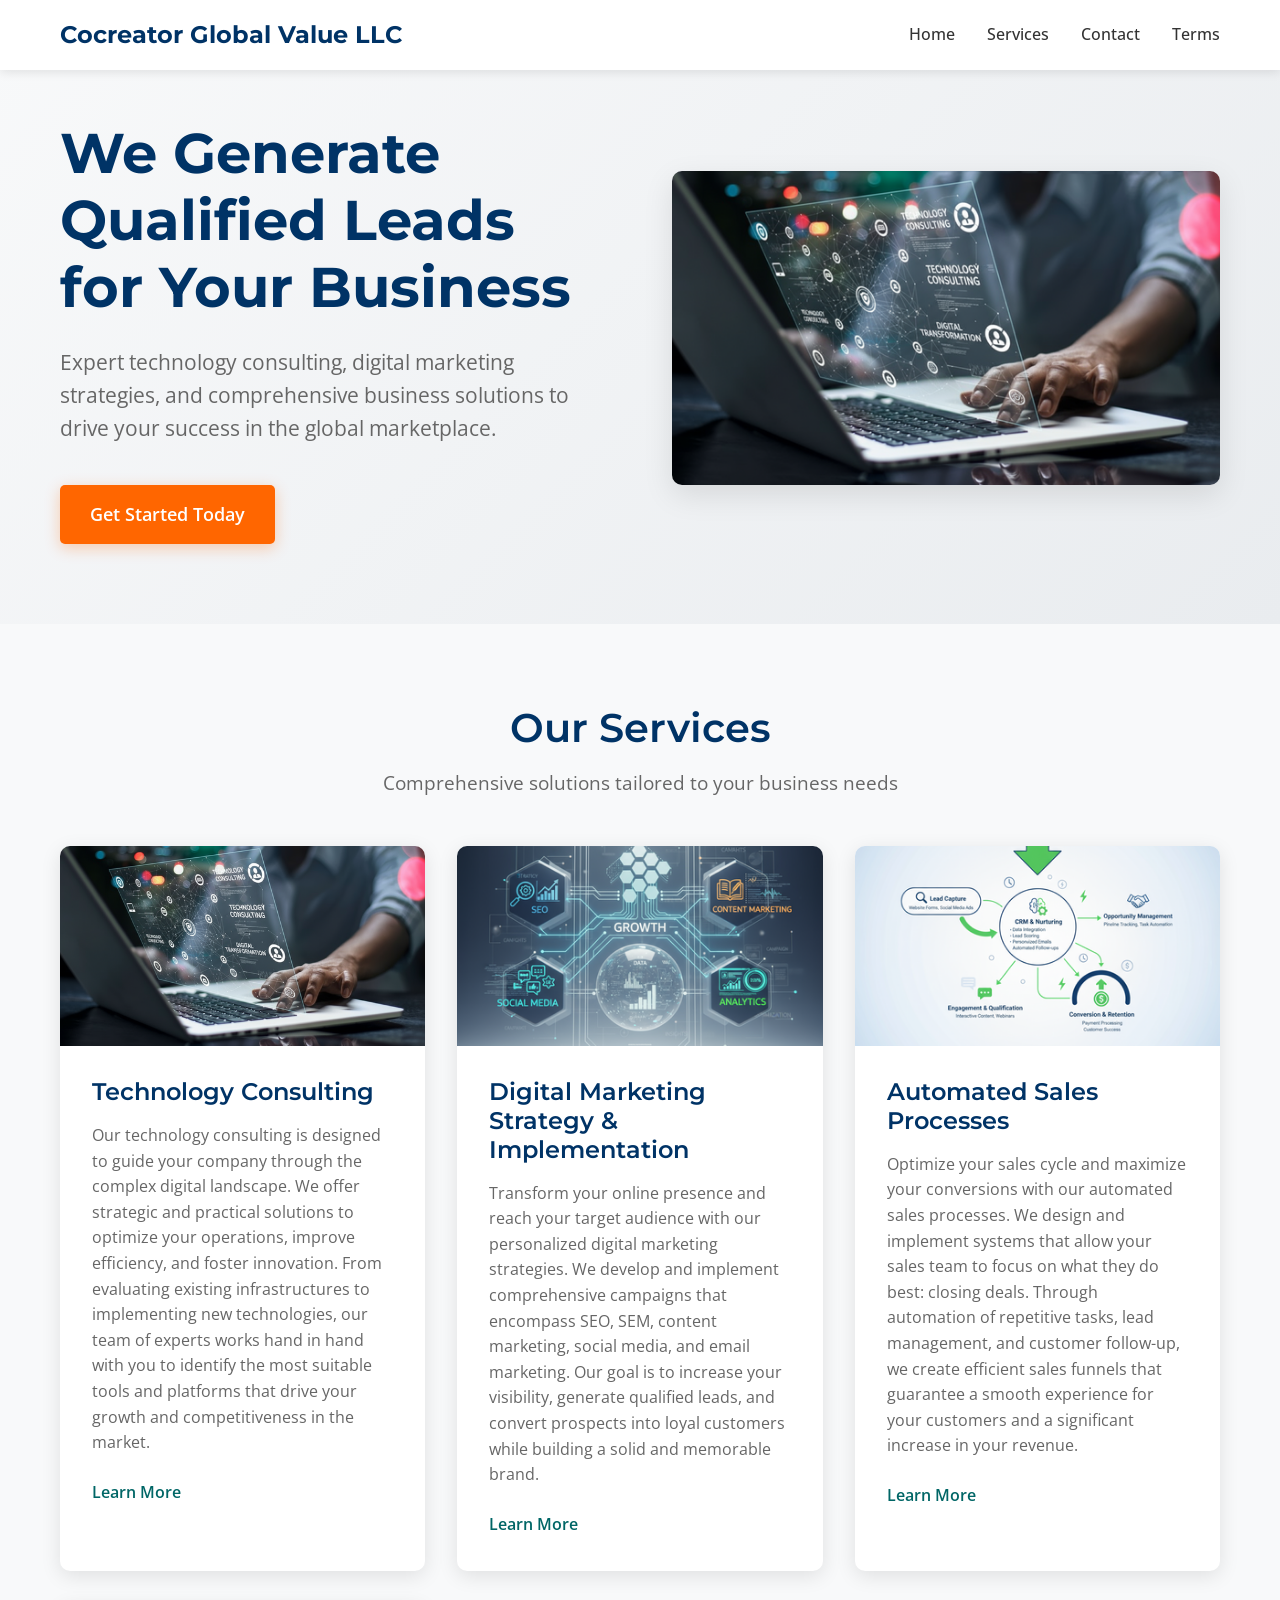
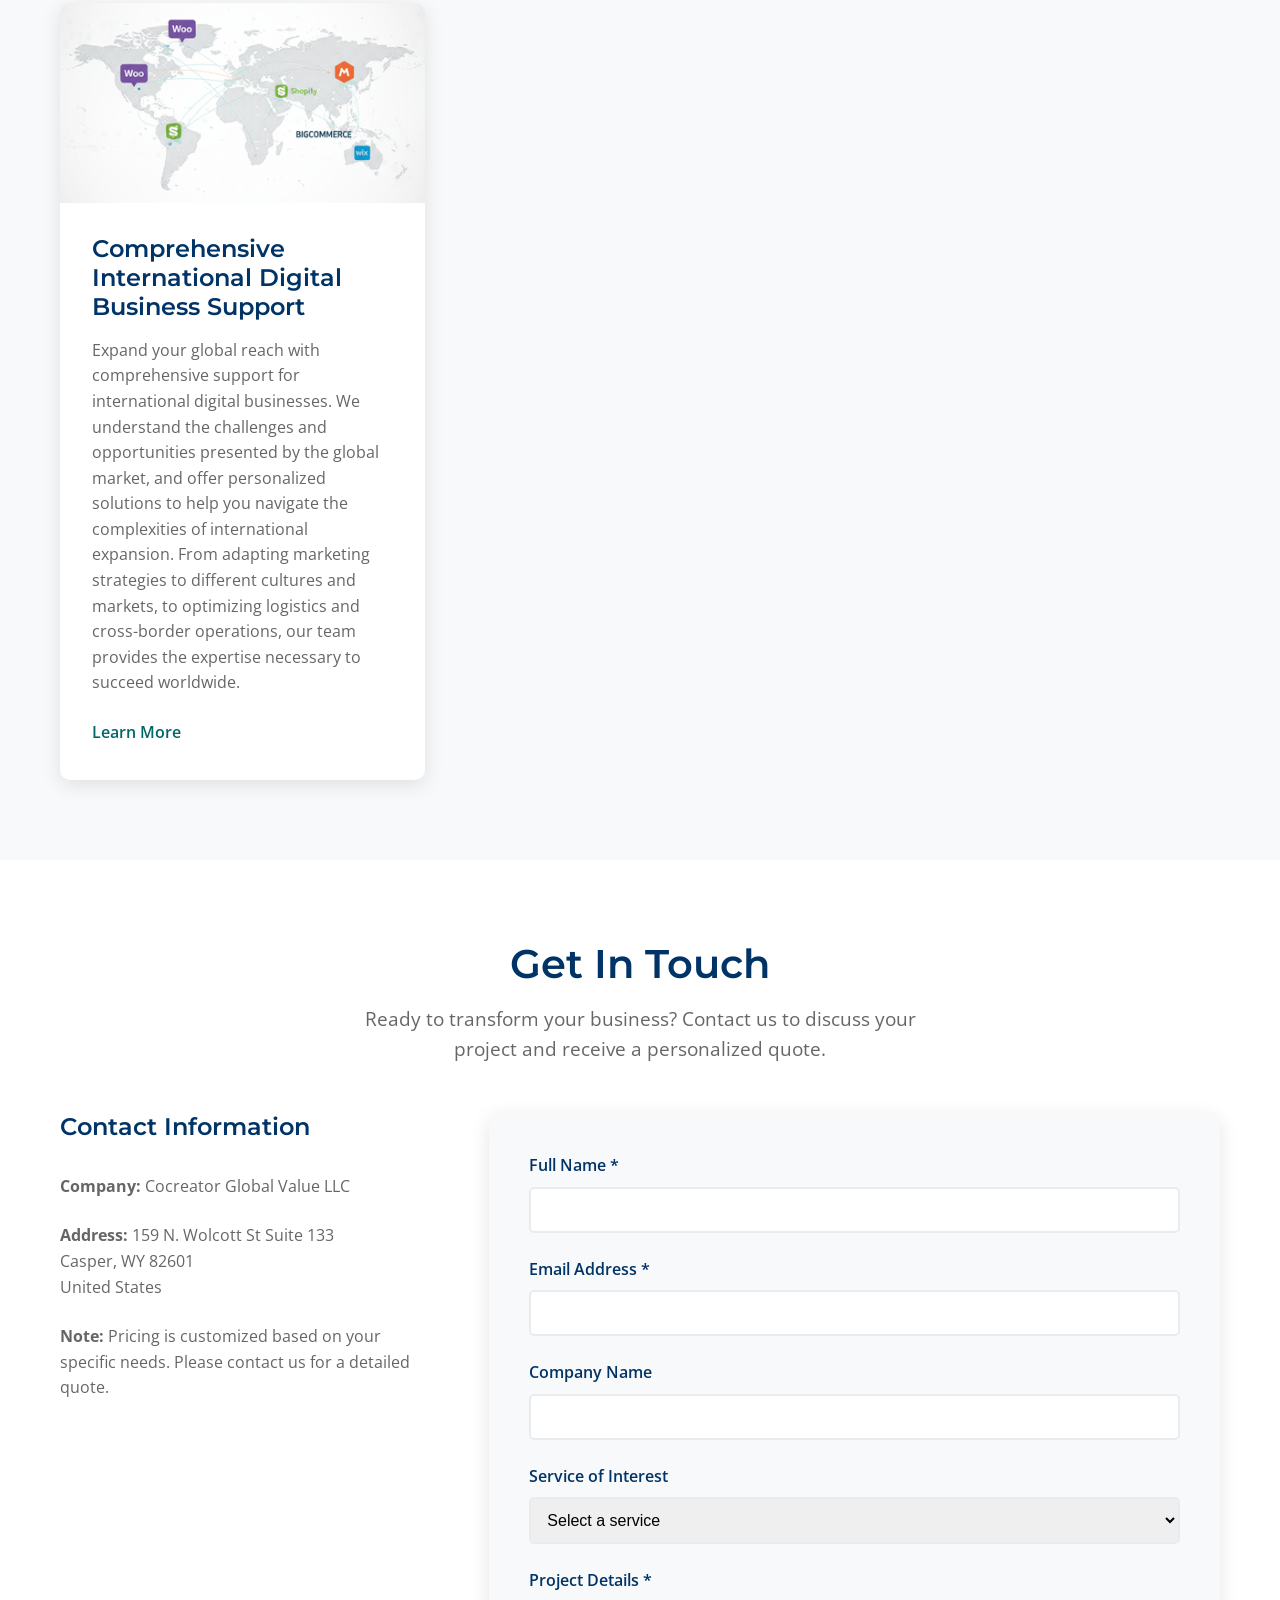
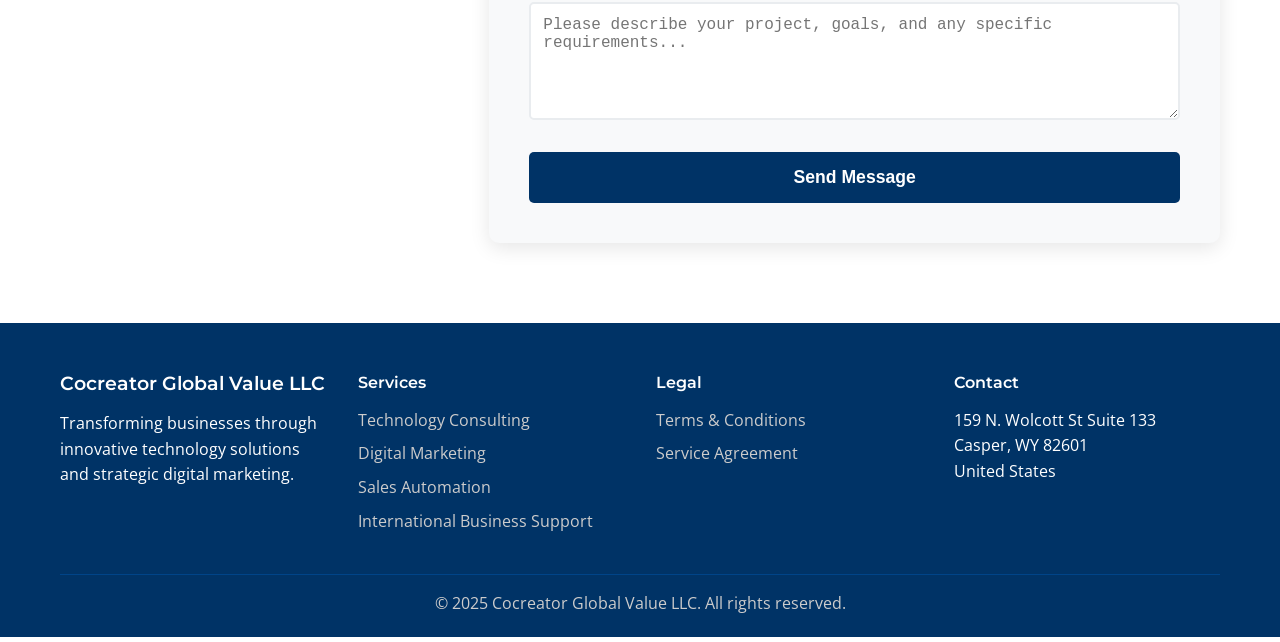
==== index.html @ d80ae1b8 "Initial commit: Cocreator Global Value website Co-Authored-By: Claude Sonnet 4.6 <noreply@anthropic." ====
<!DOCTYPE html>
<html lang="en">
<head>
    <meta charset="UTF-8">
    <meta name="viewport" content="width=device-width, initial-scale=1.0">
    <title>Cocreator Global Value LLC - Technology Consulting & Digital Business Solutions</title>
    <meta name="description" content="Professional technology consulting, digital marketing strategies, automated sales processes, and comprehensive international digital business support services.">
    <link rel="preconnect" href="https://fonts.googleapis.com">
    <link rel="preconnect" href="https://fonts.gstatic.com" crossorigin>
    <link href="https://fonts.googleapis.com/css2?family=Montserrat:wght@300;400;600;700&family=Open+Sans:wght@300;400;600&display=swap" rel="stylesheet">
    <link rel="stylesheet" href="styles.css">
</head>
<body>
    <!-- Header -->
    <header class="header">
        <nav class="nav">
            <div class="nav-container">
                <div class="logo">
                    <h1>Cocreator Global Value LLC</h1>
                </div>
                <ul class="nav-menu">
                    <li><a href="#home" class="nav-link">Home</a></li>
                    <li><a href="#services" class="nav-link">Services</a></li>
                    <li><a href="#contact" class="nav-link">Contact</a></li>
                    <li><a href="terms.html" class="nav-link">Terms</a></li>
                </ul>
                <div class="hamburger">
                    <span class="bar"></span>
                    <span class="bar"></span>
                    <span class="bar"></span>
                </div>
            </div>
        </nav>
    </header>

    <!-- Hero Section -->
    <section id="home" class="hero">
        <div class="hero-container">
            <div class="hero-content">
                <h1 class="hero-title">We Generate Qualified Leads for Your Business</h1>
                <p class="hero-subtitle">Expert technology consulting, digital marketing strategies, and comprehensive business solutions to drive your success in the global marketplace.</p>
                <a href="#contact" class="cta-button">Get Started Today</a>
            </div>
            <div class="hero-image">
                <img src="tech_consulting_1.png" alt="Technology Consulting Services" loading="lazy">
            </div>
        </div>
    </section>

    <!-- Services Section -->
    <section id="services" class="services">
        <div class="container">
            <h2 class="section-title">Our Services</h2>
            <p class="section-subtitle">Comprehensive solutions tailored to your business needs</p>
            
            <div class="services-grid">
                <!-- Service 1: Technology Consulting -->
                <div class="service-card">
                    <div class="service-image">
                        <img src="tech_consulting_1.png" alt="Technology Consulting" loading="lazy">
                    </div>
                    <div class="service-content">
                        <h3 class="service-title">Technology Consulting</h3>
                        <p class="service-description">
                            Our technology consulting is designed to guide your company through the complex digital landscape. We offer strategic and practical solutions to optimize your operations, improve efficiency, and foster innovation. From evaluating existing infrastructures to implementing new technologies, our team of experts works hand in hand with you to identify the most suitable tools and platforms that drive your growth and competitiveness in the market.
                        </p>
                        <a href="#contact" class="service-cta">Learn More</a>
                    </div>
                </div>

                <!-- Service 2: Digital Marketing -->
                <div class="service-card">
                    <div class="service-image">
                        <img src="digital_marketing_1.png" alt="Digital Marketing Strategy" loading="lazy">
                    </div>
                    <div class="service-content">
                        <h3 class="service-title">Digital Marketing Strategy & Implementation</h3>
                        <p class="service-description">
                            Transform your online presence and reach your target audience with our personalized digital marketing strategies. We develop and implement comprehensive campaigns that encompass SEO, SEM, content marketing, social media, and email marketing. Our goal is to increase your visibility, generate qualified leads, and convert prospects into loyal customers while building a solid and memorable brand.
                        </p>
                        <a href="#contact" class="service-cta">Learn More</a>
                    </div>
                </div>

                <!-- Service 3: Sales Automation -->
                <div class="service-card">
                    <div class="service-image">
                        <img src="sales_automation_1.png" alt="Automated Sales Processes" loading="lazy">
                    </div>
                    <div class="service-content">
                        <h3 class="service-title">Automated Sales Processes</h3>
                        <p class="service-description">
                            Optimize your sales cycle and maximize your conversions with our automated sales processes. We design and implement systems that allow your sales team to focus on what they do best: closing deals. Through automation of repetitive tasks, lead management, and customer follow-up, we create efficient sales funnels that guarantee a smooth experience for your customers and a significant increase in your revenue.
                        </p>
                        <a href="#contact" class="service-cta">Learn More</a>
                    </div>
                </div>

                <!-- Service 4: International Business Support -->
                <div class="service-card">
                    <div class="service-image">
                        <img src="international_business_1.png" alt="International Digital Business Support" loading="lazy">
                    </div>
                    <div class="service-content">
                        <h3 class="service-title">Comprehensive International Digital Business Support</h3>
                        <p class="service-description">
                            Expand your global reach with comprehensive support for international digital businesses. We understand the challenges and opportunities presented by the global market, and offer personalized solutions to help you navigate the complexities of international expansion. From adapting marketing strategies to different cultures and markets, to optimizing logistics and cross-border operations, our team provides the expertise necessary to succeed worldwide.
                        </p>
                        <a href="#contact" class="service-cta">Learn More</a>
                    </div>
                </div>
            </div>
        </div>
    </section>

    <!-- Contact Section -->
    <section id="contact" class="contact">
        <div class="container">
            <h2 class="section-title">Get In Touch</h2>
            <p class="section-subtitle">Ready to transform your business? Contact us to discuss your project and receive a personalized quote.</p>
            
            <div class="contact-container">
                <div class="contact-info">
                    <h3>Contact Information</h3>
                    <div class="contact-item">
                        <strong>Company:</strong> Cocreator Global Value LLC
                    </div>
                    <div class="contact-item">
                        <strong>Address:</strong> 159 N. Wolcott St Suite 133<br>
                        Casper, WY 82601<br>
                        United States
                    </div>
                    <div class="contact-item">
                        <strong>Note:</strong> Pricing is customized based on your specific needs. Please contact us for a detailed quote.
                    </div>
                </div>

                <form class="contact-form" id="contactForm" name="contact" method="POST" data-netlify="true" netlify-honeypot="bot-field">
                    <input type="hidden" name="form-name" value="contact">
                    <p style="display: none;">
                        <label>Don't fill this out if you're human: <input name="bot-field"></label>
                    </p>
                    
                    <div class="form-group">
                        <label for="name">Full Name *</label>
                        <input type="text" id="name" name="name" required>
                    </div>
                    
                    <div class="form-group">
                        <label for="email">Email Address *</label>
                        <input type="email" id="email" name="email" required>
                    </div>
                    
                    <div class="form-group">
                        <label for="company">Company Name</label>
                        <input type="text" id="company" name="company">
                    </div>
                    
                    <div class="form-group">
                        <label for="service">Service of Interest</label>
                        <select id="service" name="service">
                            <option value="">Select a service</option>
                            <option value="technology-consulting">Technology Consulting</option>
                            <option value="digital-marketing">Digital Marketing Strategy & Implementation</option>
                            <option value="sales-automation">Automated Sales Processes</option>
                            <option value="international-business">International Digital Business Support</option>
                            <option value="multiple">Multiple Services</option>
                            <option value="other">Other</option>
                        </select>
                    </div>
                    
                    <div class="form-group">
                        <label for="message">Project Details *</label>
                        <textarea id="message" name="message" rows="5" placeholder="Please describe your project, goals, and any specific requirements..." required></textarea>
                    </div>
                    
                    <button type="submit" class="submit-button">Send Message</button>
                </form>
            </div>
        </div>
    </section>

    <!-- Footer -->
    <footer class="footer">
        <div class="container">
            <div class="footer-content">
                <div class="footer-section">
                    <h3>Cocreator Global Value LLC</h3>
                    <p>Transforming businesses through innovative technology solutions and strategic digital marketing.</p>
                </div>
                <div class="footer-section">
                    <h4>Services</h4>
                    <ul>
                        <li><a href="#services">Technology Consulting</a></li>
                        <li><a href="#services">Digital Marketing</a></li>
                        <li><a href="#services">Sales Automation</a></li>
                        <li><a href="#services">International Business Support</a></li>
                    </ul>
                </div>
                <div class="footer-section">
                    <h4>Legal</h4>
                    <ul>
                        <li><a href="terms.html">Terms & Conditions</a></li>
                        <li><a href="service-agreement.html">Service Agreement</a></li>
                    </ul>
                </div>
                <div class="footer-section">
                    <h4>Contact</h4>
                    <p>159 N. Wolcott St Suite 133<br>
                    Casper, WY 82601<br>
                    United States</p>
                </div>
            </div>
            <div class="footer-bottom">
                <p>&copy; 2025 Cocreator Global Value LLC. All rights reserved.</p>
            </div>
        </div>
    </footer>

    <script src="script.js"></script>
</body>
</html>
---- styles.css ----
/* Reset and Base Styles */
* {
    margin: 0;
    padding: 0;
    box-sizing: border-box;
}

body {
    font-family: 'Open Sans', sans-serif;
    line-height: 1.6;
    color: #333;
    background-color: #ffffff;
}

.container {
    max-width: 1200px;
    margin: 0 auto;
    padding: 0 20px;
}

/* Typography */
h1, h2, h3, h4, h5, h6 {
    font-family: 'Montserrat', sans-serif;
    font-weight: 600;
    line-height: 1.2;
}

.section-title {
    font-size: 2.5rem;
    color: #003366;
    text-align: center;
    margin-bottom: 1rem;
}

.section-subtitle {
    font-size: 1.2rem;
    color: #666666;
    text-align: center;
    margin-bottom: 3rem;
    max-width: 600px;
    margin-left: auto;
    margin-right: auto;
}

/* Header */
.header {
    background-color: #ffffff;
    box-shadow: 0 2px 10px rgba(0, 0, 0, 0.1);
    position: fixed;
    top: 0;
    width: 100%;
    z-index: 1000;
}

.nav-container {
    max-width: 1200px;
    margin: 0 auto;
    padding: 0 20px;
    display: flex;
    justify-content: space-between;
    align-items: center;
    height: 70px;
}

.logo h1 {
    font-size: 1.5rem;
    color: #003366;
    font-weight: 700;
}

.nav-menu {
    display: flex;
    list-style: none;
    gap: 2rem;
}

.nav-link {
    text-decoration: none;
    color: #333;
    font-weight: 500;
    transition: color 0.3s ease;
}

.nav-link:hover {
    color: #FF6600;
}

.hamburger {
    display: none;
    flex-direction: column;
    cursor: pointer;
}

.bar {
    width: 25px;
    height: 3px;
    background-color: #003366;
    margin: 3px 0;
    transition: 0.3s;
}

/* Hero Section */
.hero {
    padding: 120px 0 80px;
    background: linear-gradient(135deg, #f8f9fa 0%, #e9ecef 100%);
}

.hero-container {
    max-width: 1200px;
    margin: 0 auto;
    padding: 0 20px;
    display: grid;
    grid-template-columns: 1fr 1fr;
    gap: 4rem;
    align-items: center;
}

.hero-title {
    font-size: 3.5rem;
    color: #003366;
    margin-bottom: 1.5rem;
    font-weight: 700;
}

.hero-subtitle {
    font-size: 1.3rem;
    color: #666666;
    margin-bottom: 2.5rem;
    line-height: 1.6;
}

.cta-button {
    display: inline-block;
    background-color: #FF6600;
    color: white;
    padding: 15px 30px;
    text-decoration: none;
    border-radius: 5px;
    font-weight: 600;
    font-size: 1.1rem;
    transition: all 0.3s ease;
    box-shadow: 0 4px 15px rgba(255, 102, 0, 0.3);
}

.cta-button:hover {
    background-color: #e55a00;
    transform: translateY(-2px);
    box-shadow: 0 6px 20px rgba(255, 102, 0, 0.4);
}

.hero-image img {
    width: 100%;
    height: auto;
    border-radius: 10px;
    box-shadow: 0 10px 30px rgba(0, 0, 0, 0.1);
}

/* Services Section */
.services {
    padding: 80px 0;
    background-color: #f8f9fa;
}

.services-grid {
    display: grid;
    grid-template-columns: repeat(auto-fit, minmax(300px, 1fr));
    gap: 2rem;
}

.service-card {
    background: white;
    border-radius: 10px;
    overflow: hidden;
    box-shadow: 0 5px 20px rgba(0, 0, 0, 0.1);
    transition: transform 0.3s ease, box-shadow 0.3s ease;
}

.service-card:hover {
    transform: translateY(-5px);
    box-shadow: 0 10px 30px rgba(0, 0, 0, 0.15);
}

.service-image {
    height: 200px;
    overflow: hidden;
}

.service-image img {
    width: 100%;
    height: 100%;
    object-fit: cover;
}

.service-content {
    padding: 2rem;
}

.service-title {
    font-size: 1.5rem;
    color: #003366;
    margin-bottom: 1rem;
}

.service-description {
    color: #666666;
    margin-bottom: 1.5rem;
    line-height: 1.6;
}

.service-cta {
    display: inline-block;
    color: #006666;
    text-decoration: none;
    font-weight: 600;
    border-bottom: 2px solid transparent;
    transition: border-color 0.3s ease;
}

.service-cta:hover {
    border-bottom-color: #006666;
}

/* Contact Section */
.contact {
    padding: 80px 0;
    background-color: #ffffff;
}

.contact-container {
    display: grid;
    grid-template-columns: 1fr 2fr;
    gap: 4rem;
    margin-top: 3rem;
}

.contact-info h3 {
    color: #003366;
    margin-bottom: 2rem;
    font-size: 1.5rem;
}

.contact-item {
    margin-bottom: 1.5rem;
    color: #666666;
    line-height: 1.6;
}

.contact-form {
    background: #f8f9fa;
    padding: 2.5rem;
    border-radius: 10px;
    box-shadow: 0 5px 20px rgba(0, 0, 0, 0.1);
}

.form-group {
    margin-bottom: 1.5rem;
}

.form-group label {
    display: block;
    margin-bottom: 0.5rem;
    color: #003366;
    font-weight: 600;
}

.form-group input,
.form-group select,
.form-group textarea {
    width: 100%;
    padding: 12px;
    border: 2px solid #e9ecef;
    border-radius: 5px;
    font-size: 1rem;
    transition: border-color 0.3s ease;
}

.form-group input:focus,
.form-group select:focus,
.form-group textarea:focus {
    outline: none;
    border-color: #006666;
}

.submit-button {
    background-color: #003366;
    color: white;
    padding: 15px 30px;
    border: none;
    border-radius: 5px;
    font-size: 1.1rem;
    font-weight: 600;
    cursor: pointer;
    transition: all 0.3s ease;
    width: 100%;
}

.submit-button:hover {
    background-color: #002244;
    transform: translateY(-2px);
}

/* Footer */
.footer {
    background-color: #003366;
    color: white;
    padding: 50px 0 20px;
}

.footer-content {
    display: grid;
    grid-template-columns: repeat(auto-fit, minmax(250px, 1fr));
    gap: 2rem;
    margin-bottom: 2rem;
}

.footer-section h3,
.footer-section h4 {
    margin-bottom: 1rem;
    color: #ffffff;
}

.footer-section ul {
    list-style: none;
}

.footer-section ul li {
    margin-bottom: 0.5rem;
}

.footer-section ul li a {
    color: #cccccc;
    text-decoration: none;
    transition: color 0.3s ease;
}

.footer-section ul li a:hover {
    color: #FF6600;
}

.footer-bottom {
    border-top: 1px solid #004488;
    padding-top: 1rem;
    text-align: center;
    color: #cccccc;
}

/* Responsive Design */
@media (max-width: 768px) {
    .hamburger {
        display: flex;
    }

    .nav-menu {
        position: fixed;
        left: -100%;
        top: 70px;
        flex-direction: column;
        background-color: white;
        width: 100%;
        text-align: center;
        transition: 0.3s;
        box-shadow: 0 10px 27px rgba(0, 0, 0, 0.05);
        padding: 2rem 0;
    }

    .nav-menu.active {
        left: 0;
    }

    .hero-container {
        grid-template-columns: 1fr;
        text-align: center;
    }

    .hero-title {
        font-size: 2.5rem;
    }

    .section-title {
        font-size: 2rem;
    }

    .contact-container {
        grid-template-columns: 1fr;
        gap: 2rem;
    }

    .footer-content {
        grid-template-columns: 1fr;
        text-align: center;
    }
}

@media (max-width: 480px) {
    .hero-title {
        font-size: 2rem;
    }

    .hero-subtitle {
        font-size: 1.1rem;
    }

    .section-title {
        font-size: 1.8rem;
    }

    .contact-form {
        padding: 1.5rem;
    }
}

/* Smooth scrolling */
html {
    scroll-behavior: smooth;
}

/* Loading animations */
@keyframes fadeInUp {
    from {
        opacity: 0;
        transform: translateY(30px);
    }
    to {
        opacity: 1;
        transform: translateY(0);
    }
}

.service-card {
    animation: fadeInUp 0.6s ease-out;
}

/* Form success/error states */
.form-success {
    background-color: #d4edda;
    color: #155724;
    padding: 1rem;
    border-radius: 5px;
    margin-bottom: 1rem;
    border: 1px solid #c3e6cb;
}

.form-error {
    background-color: #f8d7da;
    color: #721c24;
    padding: 1rem;
    border-radius: 5px;
    margin-bottom: 1rem;
    border: 1px solid #f5c6cb;
}
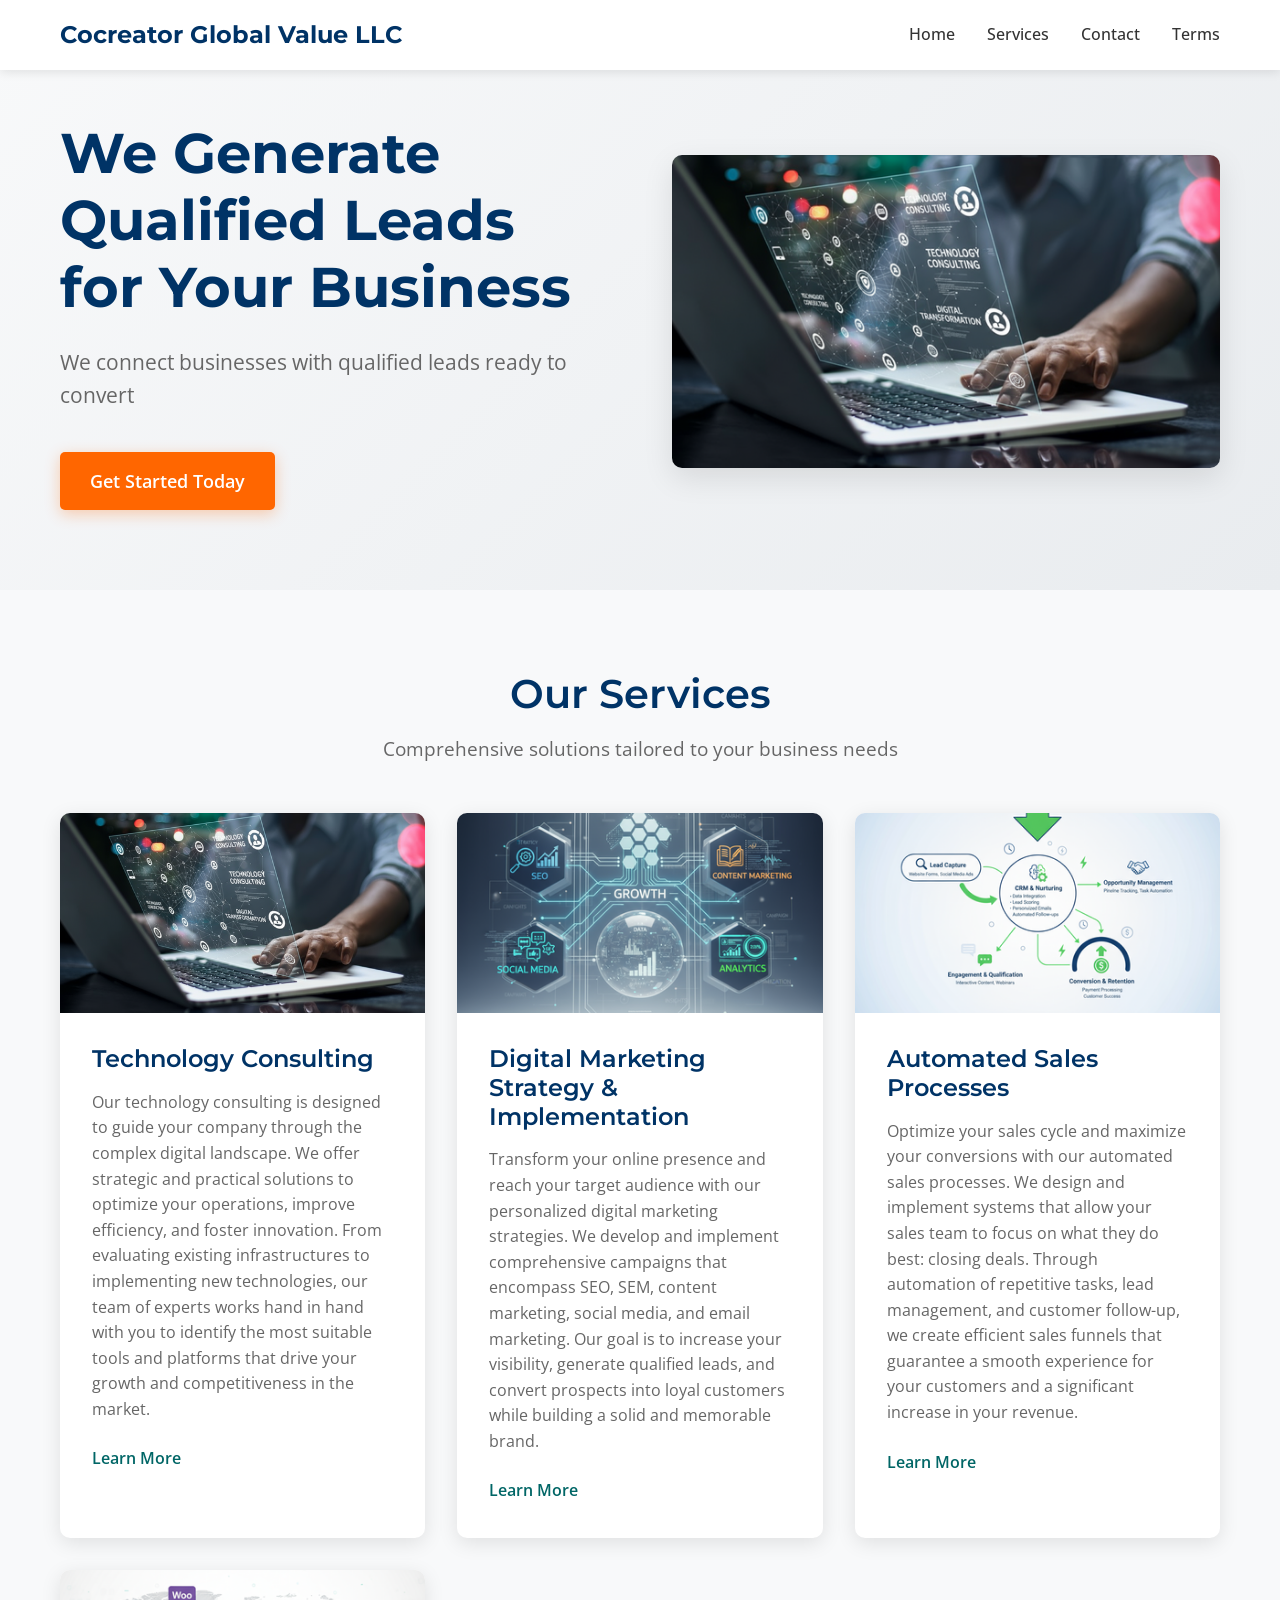
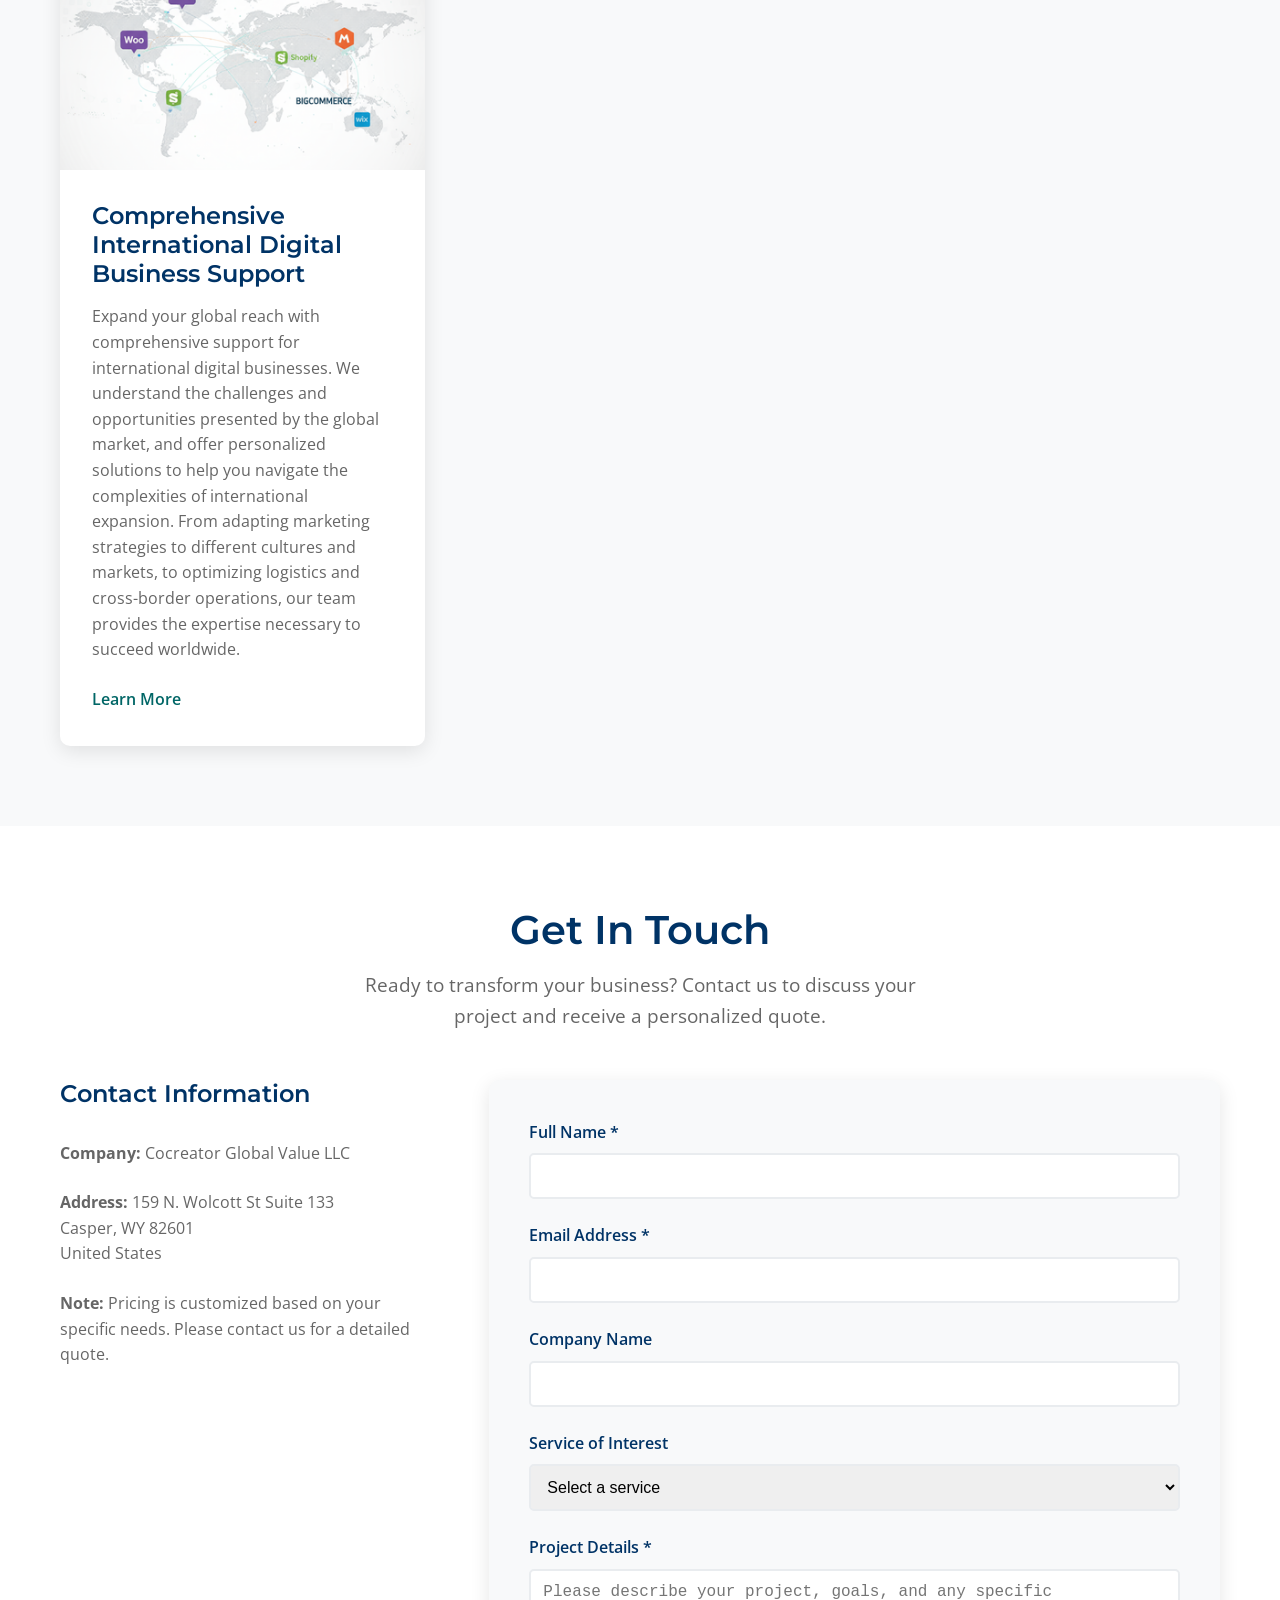
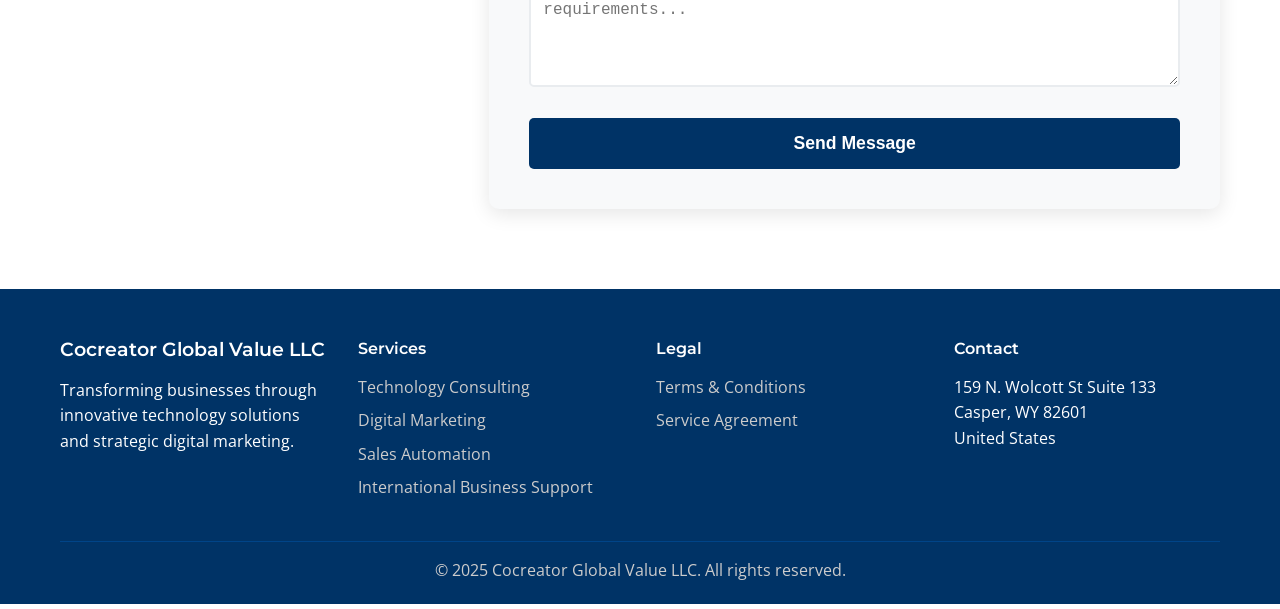
==== commit bbf24529: "update hero subtitle" ====
--- a/index.html
+++ b/index.html
@@ -38,7 +38,7 @@
         <div class="hero-container">
             <div class="hero-content">
                 <h1 class="hero-title">We Generate Qualified Leads for Your Business</h1>
-                <p class="hero-subtitle">Expert technology consulting, digital marketing strategies, and comprehensive business solutions to drive your success in the global marketplace.</p>
+                <p class="hero-subtitle">We connect businesses with qualified leads ready to convert</p>
                 <a href="#contact" class="cta-button">Get Started Today</a>
             </div>
             <div class="hero-image">
